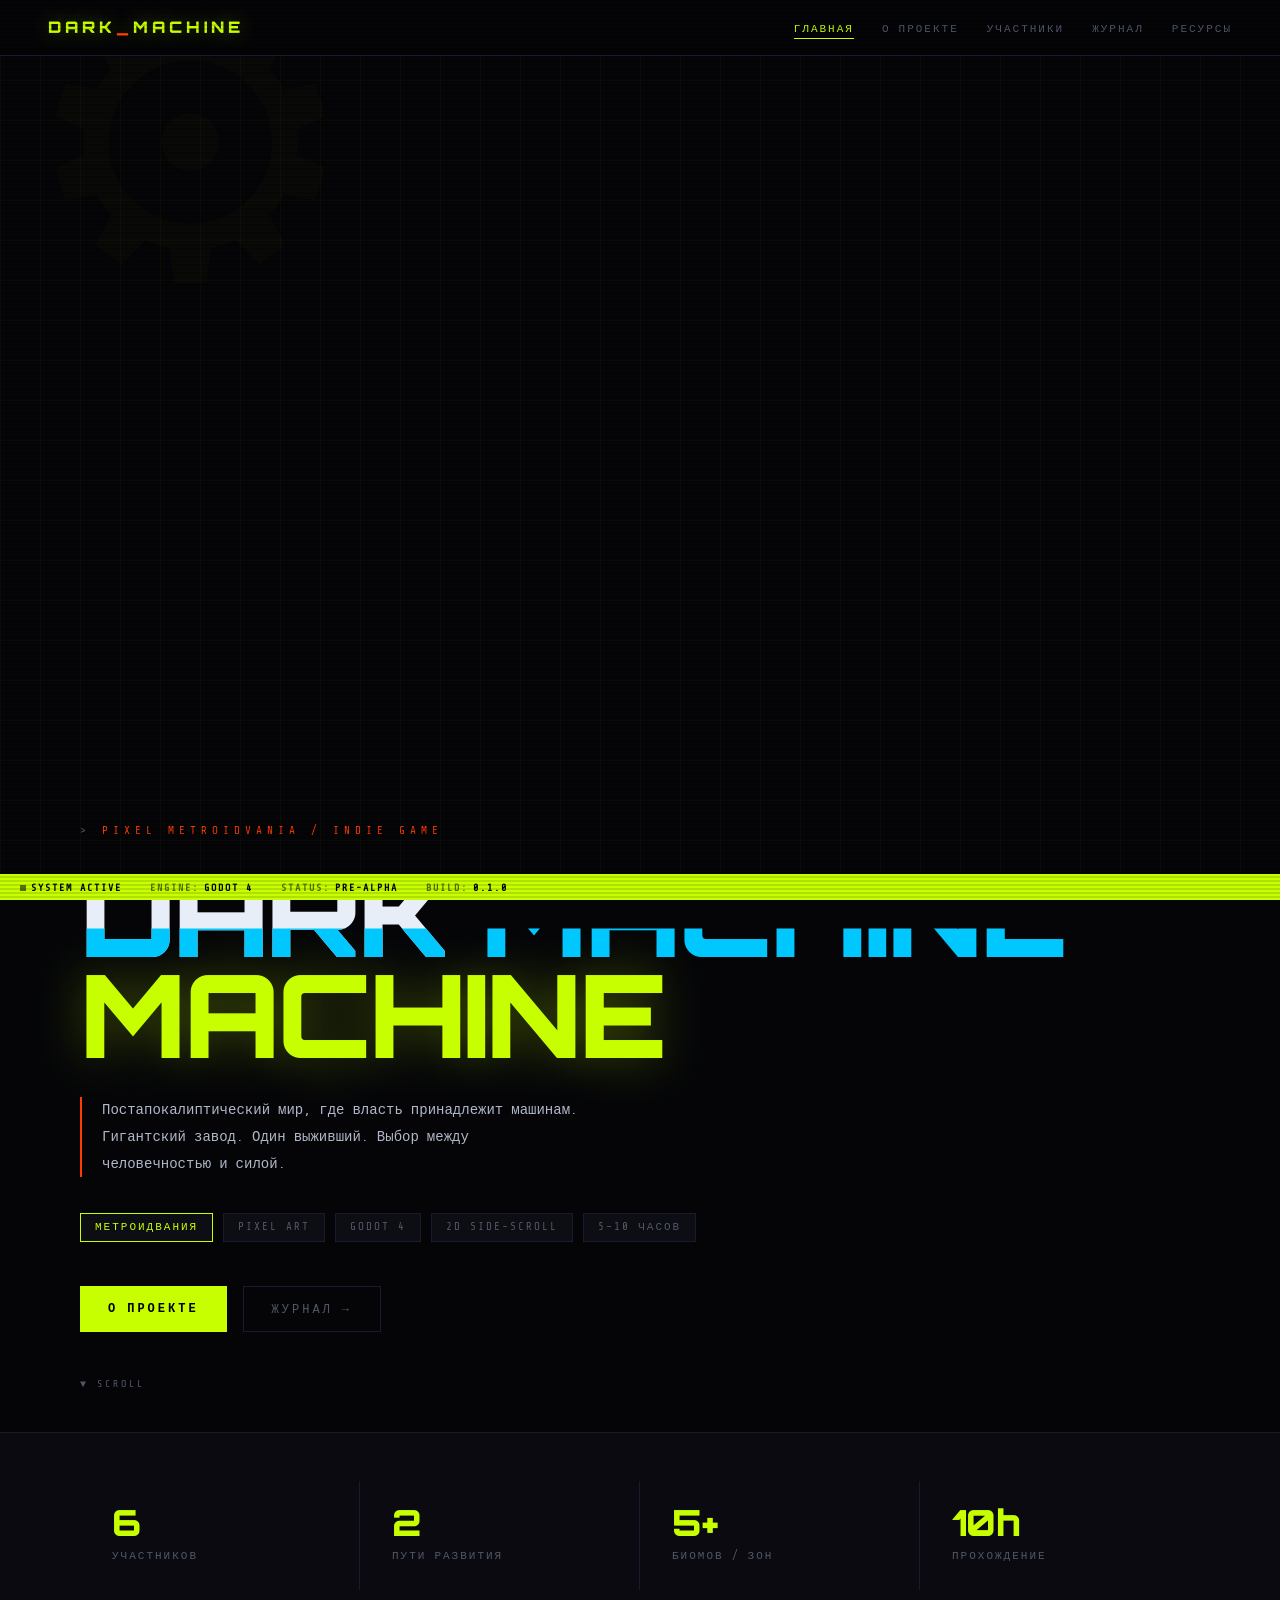
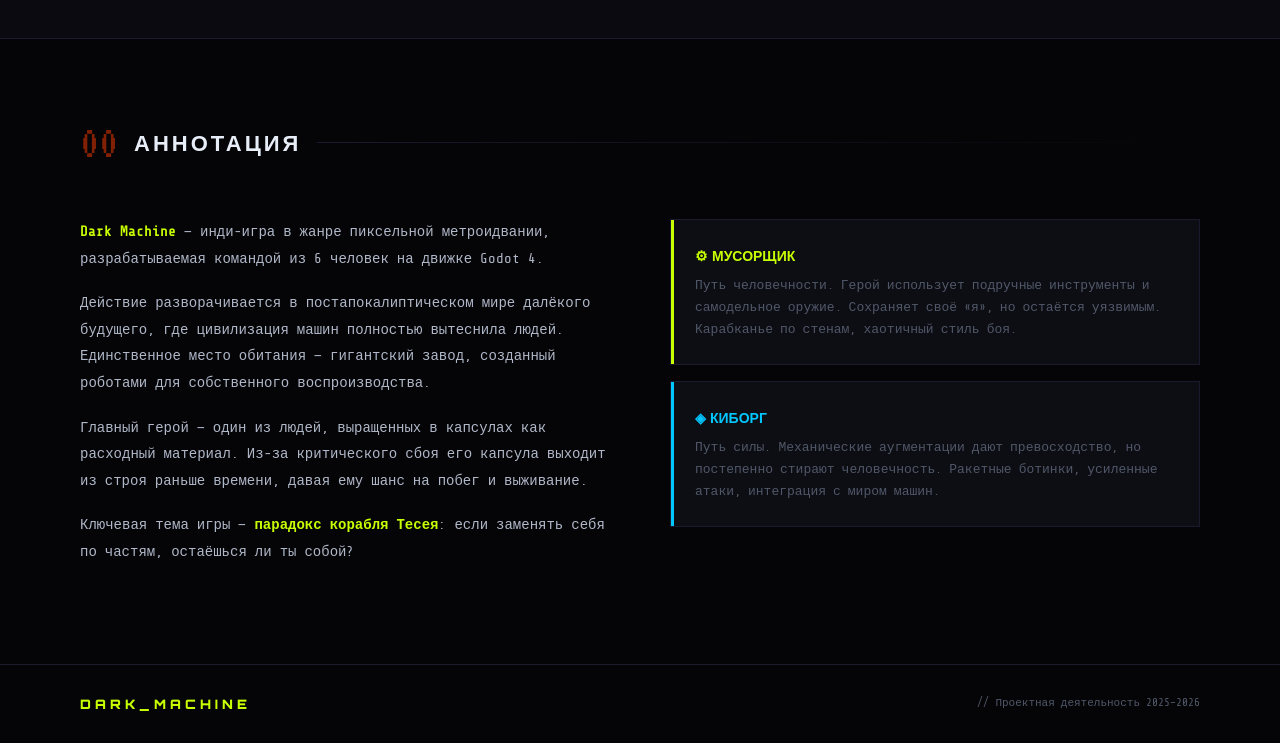
==== site/index.html @ d171f553 "Add site files" ====
<!DOCTYPE html>
<html lang="ru">
<head>
  <meta charset="UTF-8"/>
  <meta name="viewport" content="width=device-width, initial-scale=1.0"/>
  <title>Dark Machine</title>
  <link rel="stylesheet" href="css/style.css">
  <style>
    .hero {
      min-height: 100vh;
      display: flex;
      flex-direction: column;
      justify-content: center;
      padding: 120px 80px 100px;
      position: relative;
      z-index: 1;
      overflow: hidden;
    }

    .hero-bg {
      position: absolute;
      inset: 0;
      background:
        radial-gradient(ellipse 70% 60% at 70% 50%, rgba(255,60,0,0.05) 0%, transparent 70%),
        radial-gradient(ellipse 40% 70% at 15% 40%, rgba(200,255,0,0.03) 0%, transparent 60%);
      z-index: 0;
    }

    .hero-gear {
      position: absolute;
      right: 60px;
      top: 50%;
      transform: translateY(-50%);
      font-size: 380px;
      color: rgba(200,255,0,0.025);
      font-family: monospace;
      animation: spin 80s linear infinite;
      user-select: none;
      z-index: 0;
    }

    @keyframes spin {
      from { transform: translateY(-50%) rotate(0deg); }
      to   { transform: translateY(-50%) rotate(360deg); }
    }

    .hero > * { position: relative; z-index: 1; }

    .hero-eyebrow {
      font-size: 11px;
      letter-spacing: 5px;
      color: var(--accent2);
      text-transform: uppercase;
      margin-bottom: 22px;
    }

    .hero-eyebrow::before { content: '> '; color: var(--text-dim); }

    .hero-title {
      font-family: 'Orbitron', sans-serif;
      font-size: clamp(60px, 9vw, 120px);
      font-weight: 900;
      line-height: 0.88;
      color: var(--text-bright);
      letter-spacing: -3px;
    }

    .hero-title .line2 {
      display: block;
      color: var(--accent);
      text-shadow: 0 0 50px rgba(200,255,0,0.3);
    }

    .hero-sub {
      margin-top: 32px;
      max-width: 500px;
      font-size: 14px;
      line-height: 1.9;
      border-left: 2px solid var(--accent2);
      padding-left: 20px;
    }

    .hero-tags {
      margin-top: 36px;
      display: flex;
      gap: 10px;
      flex-wrap: wrap;
    }

    .hero-cta {
      margin-top: 44px;
      display: flex;
      gap: 16px;
    }

    .btn {
      padding: 12px 28px;
      font-family: 'Share Tech Mono', monospace;
      font-size: 12px;
      letter-spacing: 3px;
      text-transform: uppercase;
      text-decoration: none;
      cursor: pointer;
      transition: all 0.2s;
      display: inline-block;
    }

    .btn-primary {
      background: var(--accent);
      color: #000;
      font-weight: bold;
    }

    .btn-primary:hover { background: #dfff33; transform: translateY(-2px); }

    .btn-secondary {
      border: 1px solid var(--border);
      color: var(--text-dim);
      background: transparent;
    }

    .btn-secondary:hover { border-color: var(--accent); color: var(--accent); }

    .hero-scroll {
      position: absolute;
      bottom: 40px;
      left: 80px;
      font-size: 10px;
      letter-spacing: 3px;
      color: var(--text-dim);
      animation: blink 2s infinite;
      z-index: 1;
    }

    /* QUICK STATS */
    .stats {
      padding: 48px 80px;
      background: var(--bg2);
      border-top: 1px solid var(--border);
      border-bottom: 1px solid var(--border);
      display: grid;
      grid-template-columns: repeat(4, 1fr);
      gap: 0;
      position: relative;
      z-index: 1;
    }

    .stat {
      padding: 24px 32px;
      border-right: 1px solid var(--border);
    }

    .stat:last-child { border-right: none; }

    .stat-num {
      font-family: 'Orbitron', sans-serif;
      font-size: 36px;
      font-weight: 900;
      color: var(--accent);
      line-height: 1;
      margin-bottom: 6px;
    }

    .stat-label {
      font-size: 11px;
      letter-spacing: 2px;
      color: var(--text-dim);
      text-transform: uppercase;
    }

    /* SYNOPSIS */
    .synopsis {
      padding: 80px;
      position: relative;
      z-index: 1;
    }

    .syn-grid {
      display: grid;
      grid-template-columns: 1fr 1fr;
      gap: 60px;
      margin-top: 0;
    }

    .syn-text p {
      margin-bottom: 18px;
      color: var(--text);
      font-size: 14px;
      line-height: 1.9;
    }

    .syn-text strong { color: var(--accent); }

    .paths {
      display: flex;
      flex-direction: column;
      gap: 16px;
    }

    .path-card {
      border: 1px solid var(--border);
      padding: 24px;
      background: var(--panel);
      position: relative;
      overflow: hidden;
      transition: border-color 0.2s;
    }

    .path-card::before {
      content: '';
      position: absolute;
      top: 0; left: 0;
      width: 3px; height: 100%;
    }

    .path-card.scav::before { background: var(--accent); }
    .path-card.cyborg::before { background: var(--accent3); }

    .path-card:hover { border-color: var(--text-dim); }

    .path-name {
      font-family: 'Orbitron', sans-serif;
      font-size: 14px;
      font-weight: 700;
      color: var(--text-bright);
      margin-bottom: 6px;
    }

    .path-card.scav .path-name { color: var(--accent); }
    .path-card.cyborg .path-name { color: var(--accent3); }

    .path-desc { font-size: 13px; color: var(--text-dim); line-height: 1.7; }
  </style>
</head>
<body>

<nav>
  <a class="nav-logo" href="index.html">DARK<span>_</span>MACHINE</a>
  <ul>
    <li><a href="index.html" class="active">Главная</a></li>
    <li><a href="pages/about.html">О проекте</a></li>
    <li><a href="pages/members.html">Участники</a></li>
    <li><a href="pages/journal.html">Журнал</a></li>
    <li><a href="pages/resources.html">Ресурсы</a></li>
  </ul>
</nav>

<div class="page">

  <div class="hero">
    <div class="hero-bg"></div>
    <div class="hero-gear">⚙</div>

    <div class="hero-eyebrow fade">Pixel Metroidvania / Indie Game</div>

    <h1 class="hero-title glitch fade fade-1" data-text="DARK MACHINE">
      DARK
      <span class="line2">MACHINE</span>
    </h1>

    <p class="hero-sub fade fade-2">
      Постапокалиптический мир, где власть принадлежит машинам.
      Гигантский завод. Один выживший. Выбор между человечностью и силой.
    </p>

    <div class="hero-tags fade fade-3">
      <span class="tag green">Метроидвания</span>
      <span class="tag">Pixel Art</span>
      <span class="tag">Godot 4</span>
      <span class="tag">2D Side-scroll</span>
      <span class="tag">5–10 часов</span>
    </div>

    <div class="hero-cta fade fade-4">
      <a class="btn btn-primary" href="pages/about.html">О проекте</a>
      <a class="btn btn-secondary" href="pages/journal.html">Журнал →</a>
    </div>

    <div class="hero-scroll">▼ SCROLL</div>
  </div>

  <div class="stats">
    <div class="stat">
      <div class="stat-num">6</div>
      <div class="stat-label">Участников</div>
    </div>
    <div class="stat">
      <div class="stat-num">2</div>
      <div class="stat-label">Пути развития</div>
    </div>
    <div class="stat">
      <div class="stat-num">5+</div>
      <div class="stat-label">Биомов / Зон</div>
    </div>
    <div class="stat">
      <div class="stat-num">10h</div>
      <div class="stat-label">Прохождение</div>
    </div>
  </div>

  <div class="synopsis">
    <div class="sec-header">
      <div class="sec-num">00</div>
      <div class="sec-title">Аннотация</div>
      <div class="sec-line"></div>
    </div>
    <div class="syn-grid">
      <div class="syn-text">
        <p><strong>Dark Machine</strong> — инди-игра в жанре пиксельной метроидвании, разрабатываемая командой из 6 человек на движке Godot 4.</p>
        <p>Действие разворачивается в постапокалиптическом мире далёкого будущего, где цивилизация машин полностью вытеснила людей. Единственное место обитания — гигантский завод, созданный роботами для собственного воспроизводства.</p>
        <p>Главный герой — один из людей, выращенных в капсулах как расходный материал. Из-за критического сбоя его капсула выходит из строя раньше времени, давая ему шанс на побег и выживание.</p>
        <p>Ключевая тема игры — <strong>парадокс корабля Тесея</strong>: если заменять себя по частям, остаёшься ли ты собой?</p>
      </div>
      <div class="paths">
        <div class="path-card scav">
          <div class="path-name">⚙ МУСОРЩИК</div>
          <div class="path-desc">Путь человечности. Герой использует подручные инструменты и самодельное оружие. Сохраняет своё «я», но остаётся уязвимым. Карабканье по стенам, хаотичный стиль боя.</div>
        </div>
        <div class="path-card cyborg">
          <div class="path-name">◈ КИБОРГ</div>
          <div class="path-desc">Путь силы. Механические аугментации дают превосходство, но постепенно стирают человечность. Ракетные ботинки, усиленные атаки, интеграция с миром машин.</div>
        </div>
      </div>
    </div>
  </div>

</div>

<footer>
  <div class="footer-logo">DARK_MACHINE</div>
  <div class="footer-copy">// Проектная деятельность 2025–2026</div>
</footer>

<div class="statusbar">
  <div class="sb-item"><span class="sb-dot"></span>SYSTEM ACTIVE</div>
  <div class="sb-item"><span>ENGINE:</span>GODOT 4</div>
  <div class="sb-item"><span>STATUS:</span>PRE-ALPHA</div>
  <div class="sb-item"><span>BUILD:</span>0.1.0</div>
</div>

<script>
  // Typing effect
  const eyebrow = document.querySelector('.hero-eyebrow');
  const txt = eyebrow.textContent;
  eyebrow.textContent = '';
  let i = 0;
  setTimeout(() => {
    const t = setInterval(() => {
      eyebrow.textContent += txt[i++];
      if (i >= txt.length) clearInterval(t);
    }, 35);
  }, 300);
</script>
</body>
</html>
---- site/css/style.css ----
@import url('https://fonts.googleapis.com/css2?family=Share+Tech+Mono&family=Orbitron:wght@400;700;900&family=VT323&display=swap');

:root {
  --bg: #050508;
  --bg2: #0a0a10;
  --panel: #0d0d14;
  --border: #1a1a2e;
  --accent: #c8ff00;
  --accent2: #ff3c00;
  --accent3: #00c8ff;
  --text: #b0b8c8;
  --text-dim: #505868;
  --text-bright: #e8eef8;
  --grid: rgba(200,255,0,0.03);
}

* { margin: 0; padding: 0; box-sizing: border-box; }
html { scroll-behavior: smooth; }

body {
  background: var(--bg);
  color: var(--text);
  font-family: 'Share Tech Mono', monospace;
  font-size: 15px;
  line-height: 1.7;
  overflow-x: hidden;
  cursor: crosshair;
}

/* SCANLINES */
body::before {
  content: '';
  position: fixed;
  inset: 0;
  background: repeating-linear-gradient(
    0deg, transparent, transparent 2px,
    rgba(0,0,0,0.12) 2px, rgba(0,0,0,0.12) 4px
  );
  pointer-events: none;
  z-index: 9999;
}

/* GRID BG */
body::after {
  content: '';
  position: fixed;
  inset: 0;
  background-image:
    linear-gradient(var(--grid) 1px, transparent 1px),
    linear-gradient(90deg, var(--grid) 1px, transparent 1px);
  background-size: 40px 40px;
  pointer-events: none;
  z-index: 0;
}

/* NAV */
nav {
  position: fixed;
  top: 0; left: 0; right: 0;
  z-index: 1000;
  display: flex;
  justify-content: space-between;
  align-items: center;
  padding: 0 48px;
  height: 56px;
  background: rgba(5,5,8,0.95);
  border-bottom: 1px solid var(--border);
  backdrop-filter: blur(8px);
}

.nav-logo {
  font-family: 'Orbitron', sans-serif;
  font-size: 16px;
  font-weight: 900;
  color: var(--accent);
  letter-spacing: 4px;
  text-decoration: none;
  text-shadow: 0 0 20px rgba(200,255,0,0.4);
}

.nav-logo span { color: var(--accent2); }

nav ul { list-style: none; display: flex; gap: 28px; }

nav ul li a {
  color: var(--text-dim);
  text-decoration: none;
  font-size: 11px;
  letter-spacing: 2px;
  text-transform: uppercase;
  transition: color 0.2s;
  position: relative;
}

nav ul li a::after {
  content: '';
  position: absolute;
  bottom: -4px; left: 0;
  width: 0; height: 1px;
  background: var(--accent);
  transition: width 0.3s;
}

nav ul li a:hover { color: var(--accent); }
nav ul li a:hover::after { width: 100%; }
nav ul li a.active { color: var(--accent); }
nav ul li a.active::after { width: 100%; }

/* PAGE WRAPPER */
.page {
  position: relative;
  z-index: 1;
  padding-top: 56px;
}

/* SECTION */
section {
  padding: 80px 80px;
  position: relative;
  z-index: 1;
}

section.dark {
  background: var(--bg2);
  border-top: 1px solid var(--border);
  border-bottom: 1px solid var(--border);
}

/* SECTION HEADER */
.sec-header {
  display: flex;
  align-items: center;
  gap: 16px;
  margin-bottom: 52px;
}

.sec-num {
  font-family: 'VT323', monospace;
  font-size: 48px;
  color: var(--accent2);
  opacity: 0.5;
  line-height: 1;
}

.sec-title {
  font-family: 'Orbitron', sans-serif;
  font-size: 22px;
  font-weight: 700;
  color: var(--text-bright);
  letter-spacing: 3px;
  text-transform: uppercase;
}

.sec-line {
  flex: 1;
  height: 1px;
  background: linear-gradient(to right, var(--border), transparent);
}

/* TAG */
.tag {
  display: inline-block;
  padding: 4px 14px;
  border: 1px solid var(--border);
  font-size: 11px;
  letter-spacing: 2px;
  text-transform: uppercase;
  color: var(--text-dim);
  background: var(--panel);
}

.tag.green { border-color: var(--accent); color: var(--accent); }
.tag.red { border-color: var(--accent2); color: var(--accent2); }
.tag.blue { border-color: var(--accent3); color: var(--accent3); }

/* CARD */
.card {
  border: 1px solid var(--border);
  padding: 24px;
  background: var(--panel);
  transition: border-color 0.2s, transform 0.2s;
  position: relative;
}

.card:hover { border-color: var(--accent2); transform: translateY(-3px); }

/* FOOTER */
footer {
  position: relative;
  z-index: 1;
  border-top: 1px solid var(--border);
  padding: 28px 80px;
  display: flex;
  justify-content: space-between;
  align-items: center;
  background: var(--bg);
}

.footer-logo {
  font-family: 'Orbitron', sans-serif;
  font-size: 13px;
  font-weight: 900;
  color: var(--accent);
  letter-spacing: 4px;
}

.footer-copy { font-size: 11px; color: var(--text-dim); }

/* FADE IN */
@keyframes fadeUp {
  from { opacity: 0; transform: translateY(24px); }
  to   { opacity: 1; transform: translateY(0); }
}

.fade { animation: fadeUp 0.6s ease both; }
.fade-1 { animation-delay: 0.1s; }
.fade-2 { animation-delay: 0.2s; }
.fade-3 { animation-delay: 0.3s; }
.fade-4 { animation-delay: 0.4s; }

/* GLITCH */
@keyframes glitch1 {
  0%,94%,100% { transform: translate(-2px); opacity: 0; }
  95% { transform: translate(-4px, 2px); opacity: 0.7; }
  97% { transform: translate(2px,-1px); opacity: 0.7; }
}
@keyframes glitch2 {
  0%,92%,100% { transform: translate(2px); opacity: 0; }
  93% { transform: translate(4px,-2px); opacity: 0.7; }
  95% { transform: translate(-2px,1px); opacity: 0.7; }
}

.glitch { position: relative; }
.glitch::before, .glitch::after {
  content: attr(data-text);
  position: absolute;
  top: 0; left: 0;
  font-family: inherit; font-size: inherit; font-weight: inherit;
}
.glitch::before {
  color: var(--accent2);
  clip-path: polygon(0 0,100% 0,100% 35%,0 35%);
  animation: glitch1 5s infinite;
}
.glitch::after {
  color: var(--accent3);
  clip-path: polygon(0 65%,100% 65%,100% 100%,0 100%);
  animation: glitch2 5s infinite;
}

/* STATUS BAR */
.statusbar {
  position: fixed;
  bottom: 0; left: 0; right: 0;
  z-index: 1000;
  height: 26px;
  background: var(--accent);
  display: flex;
  align-items: center;
  padding: 0 20px;
  gap: 28px;
}

.sb-item {
  font-size: 10px;
  letter-spacing: 2px;
  color: #000;
  font-family: 'Share Tech Mono', monospace;
  font-weight: bold;
}

.sb-item span { opacity: 0.55; margin-right: 5px; }

@keyframes blink { 0%,100%{opacity:1} 50%{opacity:0.2} }
.sb-dot {
  display: inline-block;
  width: 6px; height: 6px;
  background: #000;
  animation: blink 1.2s infinite;
  vertical-align: middle;
  margin-right: 7px;
}
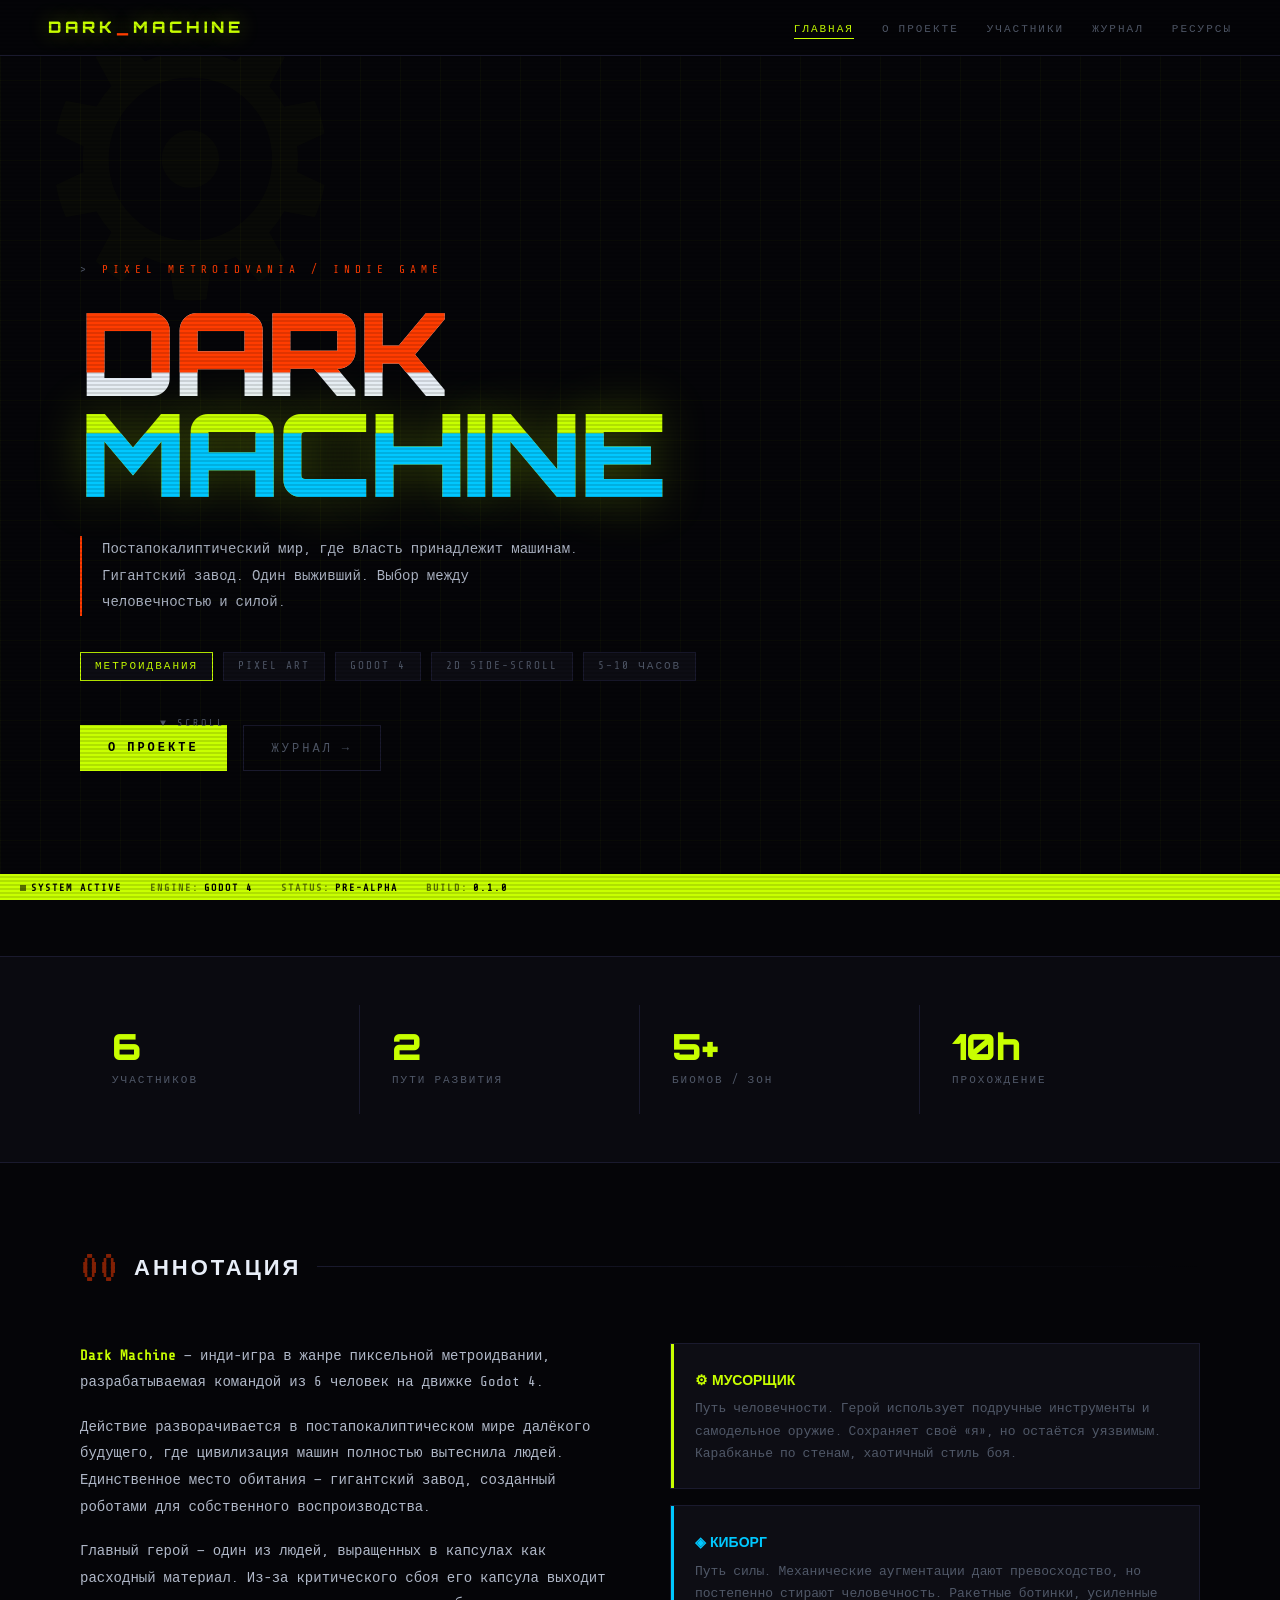
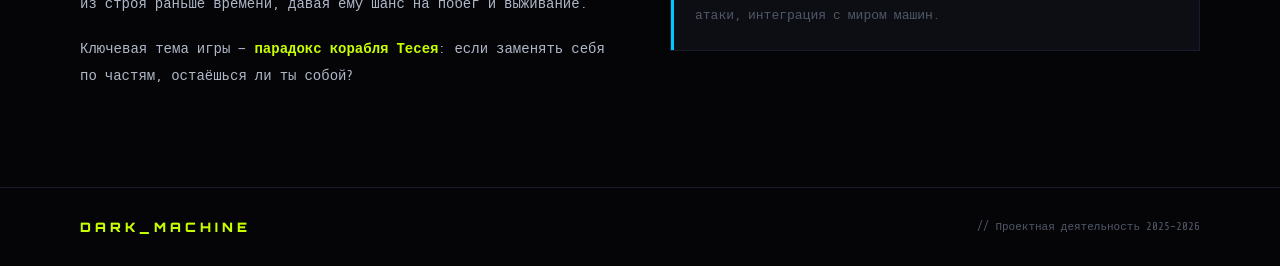
==== commit c39aab30: "modified styles, fixed empiness in index.html" ====
--- a/site/index.html
+++ b/site/index.html
@@ -5,232 +5,6 @@
   <meta name="viewport" content="width=device-width, initial-scale=1.0"/>
   <title>Dark Machine</title>
   <link rel="stylesheet" href="css/style.css">
-  <style>
-    .hero {
-      min-height: 100vh;
-      display: flex;
-      flex-direction: column;
-      justify-content: center;
-      padding: 120px 80px 100px;
-      position: relative;
-      z-index: 1;
-      overflow: hidden;
-    }
-
-    .hero-bg {
-      position: absolute;
-      inset: 0;
-      background:
-        radial-gradient(ellipse 70% 60% at 70% 50%, rgba(255,60,0,0.05) 0%, transparent 70%),
-        radial-gradient(ellipse 40% 70% at 15% 40%, rgba(200,255,0,0.03) 0%, transparent 60%);
-      z-index: 0;
-    }
-
-    .hero-gear {
-      position: absolute;
-      right: 60px;
-      top: 50%;
-      transform: translateY(-50%);
-      font-size: 380px;
-      color: rgba(200,255,0,0.025);
-      font-family: monospace;
-      animation: spin 80s linear infinite;
-      user-select: none;
-      z-index: 0;
-    }
-
-    @keyframes spin {
-      from { transform: translateY(-50%) rotate(0deg); }
-      to   { transform: translateY(-50%) rotate(360deg); }
-    }
-
-    .hero > * { position: relative; z-index: 1; }
-
-    .hero-eyebrow {
-      font-size: 11px;
-      letter-spacing: 5px;
-      color: var(--accent2);
-      text-transform: uppercase;
-      margin-bottom: 22px;
-    }
-
-    .hero-eyebrow::before { content: '> '; color: var(--text-dim); }
-
-    .hero-title {
-      font-family: 'Orbitron', sans-serif;
-      font-size: clamp(60px, 9vw, 120px);
-      font-weight: 900;
-      line-height: 0.88;
-      color: var(--text-bright);
-      letter-spacing: -3px;
-    }
-
-    .hero-title .line2 {
-      display: block;
-      color: var(--accent);
-      text-shadow: 0 0 50px rgba(200,255,0,0.3);
-    }
-
-    .hero-sub {
-      margin-top: 32px;
-      max-width: 500px;
-      font-size: 14px;
-      line-height: 1.9;
-      border-left: 2px solid var(--accent2);
-      padding-left: 20px;
-    }
-
-    .hero-tags {
-      margin-top: 36px;
-      display: flex;
-      gap: 10px;
-      flex-wrap: wrap;
-    }
-
-    .hero-cta {
-      margin-top: 44px;
-      display: flex;
-      gap: 16px;
-    }
-
-    .btn {
-      padding: 12px 28px;
-      font-family: 'Share Tech Mono', monospace;
-      font-size: 12px;
-      letter-spacing: 3px;
-      text-transform: uppercase;
-      text-decoration: none;
-      cursor: pointer;
-      transition: all 0.2s;
-      display: inline-block;
-    }
-
-    .btn-primary {
-      background: var(--accent);
-      color: #000;
-      font-weight: bold;
-    }
-
-    .btn-primary:hover { background: #dfff33; transform: translateY(-2px); }
-
-    .btn-secondary {
-      border: 1px solid var(--border);
-      color: var(--text-dim);
-      background: transparent;
-    }
-
-    .btn-secondary:hover { border-color: var(--accent); color: var(--accent); }
-
-    .hero-scroll {
-      position: absolute;
-      bottom: 40px;
-      left: 80px;
-      font-size: 10px;
-      letter-spacing: 3px;
-      color: var(--text-dim);
-      animation: blink 2s infinite;
-      z-index: 1;
-    }
-
-    /* QUICK STATS */
-    .stats {
-      padding: 48px 80px;
-      background: var(--bg2);
-      border-top: 1px solid var(--border);
-      border-bottom: 1px solid var(--border);
-      display: grid;
-      grid-template-columns: repeat(4, 1fr);
-      gap: 0;
-      position: relative;
-      z-index: 1;
-    }
-
-    .stat {
-      padding: 24px 32px;
-      border-right: 1px solid var(--border);
-    }
-
-    .stat:last-child { border-right: none; }
-
-    .stat-num {
-      font-family: 'Orbitron', sans-serif;
-      font-size: 36px;
-      font-weight: 900;
-      color: var(--accent);
-      line-height: 1;
-      margin-bottom: 6px;
-    }
-
-    .stat-label {
-      font-size: 11px;
-      letter-spacing: 2px;
-      color: var(--text-dim);
-      text-transform: uppercase;
-    }
-
-    /* SYNOPSIS */
-    .synopsis {
-      padding: 80px;
-      position: relative;
-      z-index: 1;
-    }
-
-    .syn-grid {
-      display: grid;
-      grid-template-columns: 1fr 1fr;
-      gap: 60px;
-      margin-top: 0;
-    }
-
-    .syn-text p {
-      margin-bottom: 18px;
-      color: var(--text);
-      font-size: 14px;
-      line-height: 1.9;
-    }
-
-    .syn-text strong { color: var(--accent); }
-
-    .paths {
-      display: flex;
-      flex-direction: column;
-      gap: 16px;
-    }
-
-    .path-card {
-      border: 1px solid var(--border);
-      padding: 24px;
-      background: var(--panel);
-      position: relative;
-      overflow: hidden;
-      transition: border-color 0.2s;
-    }
-
-    .path-card::before {
-      content: '';
-      position: absolute;
-      top: 0; left: 0;
-      width: 3px; height: 100%;
-    }
-
-    .path-card.scav::before { background: var(--accent); }
-    .path-card.cyborg::before { background: var(--accent3); }
-
-    .path-card:hover { border-color: var(--text-dim); }
-
-    .path-name {
-      font-family: 'Orbitron', sans-serif;
-      font-size: 14px;
-      font-weight: 700;
-      color: var(--text-bright);
-      margin-bottom: 6px;
-    }
-
-    .path-card.scav .path-name { color: var(--accent); }
-    .path-card.cyborg .path-name { color: var(--accent3); }
-
-    .path-desc { font-size: 13px; color: var(--text-dim); line-height: 1.7; }
-  </style>
 </head>
 <body>
 
@@ -250,52 +24,41 @@
   <div class="hero">
     <div class="hero-bg"></div>
     <div class="hero-gear">⚙</div>
+    <div class="hero-content">
+      <div class="hero-eyebrow fade">Pixel Metroidvania / Indie Game</div>
 
-    <div class="hero-eyebrow fade">Pixel Metroidvania / Indie Game</div>
+      <h1 class="hero-title glitch fade fade-1" data-text="DARK MACHINE">
+        DARK
+        <span class="line2">MACHINE</span>
+      </h1>
 
-    <h1 class="hero-title glitch fade fade-1" data-text="DARK MACHINE">
-      DARK
-      <span class="line2">MACHINE</span>
-    </h1>
+      <p class="hero-sub fade fade-2">
+        Постапокалиптический мир, где власть принадлежит машинам.
+        Гигантский завод. Один выживший. Выбор между человечностью и силой.
+      </p>
 
-    <p class="hero-sub fade fade-2">
-      Постапокалиптический мир, где власть принадлежит машинам.
-      Гигантский завод. Один выживший. Выбор между человечностью и силой.
-    </p>
+      <div class="hero-tags fade fade-3">
+        <span class="tag green">Метроидвания</span>
+        <span class="tag">Pixel Art</span>
+        <span class="tag">Godot 4</span>
+        <span class="tag">2D Side-scroll</span>
+        <span class="tag">5–10 часов</span>
+      </div>
 
-    <div class="hero-tags fade fade-3">
-      <span class="tag green">Метроидвания</span>
-      <span class="tag">Pixel Art</span>
-      <span class="tag">Godot 4</span>
-      <span class="tag">2D Side-scroll</span>
-      <span class="tag">5–10 часов</span>
+      <div class="hero-cta fade fade-4">
+        <a class="btn btn-primary" href="pages/about.html">О проекте</a>
+        <a class="btn btn-secondary" href="pages/journal.html">Журнал →</a>
+      </div>
+
+      <div class="hero-scroll">▼ SCROLL</div>
     </div>
-
-    <div class="hero-cta fade fade-4">
-      <a class="btn btn-primary" href="pages/about.html">О проекте</a>
-      <a class="btn btn-secondary" href="pages/journal.html">Журнал →</a>
-    </div>
-
-    <div class="hero-scroll">▼ SCROLL</div>
   </div>
 
   <div class="stats">
-    <div class="stat">
-      <div class="stat-num">6</div>
-      <div class="stat-label">Участников</div>
-    </div>
-    <div class="stat">
-      <div class="stat-num">2</div>
-      <div class="stat-label">Пути развития</div>
-    </div>
-    <div class="stat">
-      <div class="stat-num">5+</div>
-      <div class="stat-label">Биомов / Зон</div>
-    </div>
-    <div class="stat">
-      <div class="stat-num">10h</div>
-      <div class="stat-label">Прохождение</div>
-    </div>
+    <div class="stat"><div class="stat-num">6</div><div class="stat-label">Участников</div></div>
+    <div class="stat"><div class="stat-num">2</div><div class="stat-label">Пути развития</div></div>
+    <div class="stat"><div class="stat-num">5+</div><div class="stat-label">Биомов / Зон</div></div>
+    <div class="stat"><div class="stat-num">10h</div><div class="stat-label">Прохождение</div></div>
   </div>
 
   <div class="synopsis">
@@ -338,18 +101,6 @@
   <div class="sb-item"><span>BUILD:</span>0.1.0</div>
 </div>
 
-<script>
-  // Typing effect
-  const eyebrow = document.querySelector('.hero-eyebrow');
-  const txt = eyebrow.textContent;
-  eyebrow.textContent = '';
-  let i = 0;
-  setTimeout(() => {
-    const t = setInterval(() => {
-      eyebrow.textContent += txt[i++];
-      if (i >= txt.length) clearInterval(t);
-    }, 35);
-  }, 300);
-</script>
+<script src="js/main.js"></script>
 </body>
 </html>
--- a/site/css/style.css
+++ b/site/css/style.css
@@ -53,7 +53,9 @@
   z-index: 0;
 }
 
-/* NAV */
+/* ============================================================
+   NAV
+   ============================================================ */
 nav {
   position: fixed;
   top: 0; left: 0; right: 0;
@@ -106,14 +108,15 @@
 nav ul li a.active { color: var(--accent); }
 nav ul li a.active::after { width: 100%; }
 
-/* PAGE WRAPPER */
+/* ============================================================
+   PAGE WRAPPER & SECTIONS
+   ============================================================ */
 .page {
   position: relative;
   z-index: 1;
   padding-top: 56px;
 }
 
-/* SECTION */
 section {
   padding: 80px 80px;
   position: relative;
@@ -126,7 +129,6 @@
   border-bottom: 1px solid var(--border);
 }
 
-/* SECTION HEADER */
 .sec-header {
   display: flex;
   align-items: center;
@@ -157,7 +159,40 @@
   background: linear-gradient(to right, var(--border), transparent);
 }
 
-/* TAG */
+/* ============================================================
+   SHARED: PAGE HERO (about / journal / members / resources)
+   ============================================================ */
+.page-hero {
+  padding: 120px 80px 60px;
+  position: relative;
+  z-index: 1;
+  border-bottom: 1px solid var(--border);
+}
+
+.page-hero-label {
+  font-size: 11px;
+  letter-spacing: 4px;
+  color: var(--accent2);
+  text-transform: uppercase;
+  margin-bottom: 16px;
+}
+
+.page-hero-label::before { content: '> '; color: var(--text-dim); }
+
+.page-hero h1 {
+  font-family: 'Orbitron', sans-serif;
+  font-size: clamp(40px, 6vw, 80px);
+  font-weight: 900;
+  color: var(--text-bright);
+  letter-spacing: -2px;
+  line-height: 0.9;
+}
+
+.page-hero h1 span { color: var(--accent); }
+
+/* ============================================================
+   TAG
+   ============================================================ */
 .tag {
   display: inline-block;
   padding: 4px 14px;
@@ -170,10 +205,12 @@
 }
 
 .tag.green { border-color: var(--accent); color: var(--accent); }
-.tag.red { border-color: var(--accent2); color: var(--accent2); }
-.tag.blue { border-color: var(--accent3); color: var(--accent3); }
-
-/* CARD */
+.tag.red   { border-color: var(--accent2); color: var(--accent2); }
+.tag.blue  { border-color: var(--accent3); color: var(--accent3); }
+
+/* ============================================================
+   CARD (generic)
+   ============================================================ */
 .card {
   border: 1px solid var(--border);
   padding: 24px;
@@ -184,7 +221,9 @@
 
 .card:hover { border-color: var(--accent2); transform: translateY(-3px); }
 
-/* FOOTER */
+/* ============================================================
+   FOOTER
+   ============================================================ */
 footer {
   position: relative;
   z-index: 1;
@@ -206,17 +245,25 @@
 
 .footer-copy { font-size: 11px; color: var(--text-dim); }
 
-/* FADE IN */
+/* ============================================================
+   ANIMATIONS
+   ============================================================ */
 @keyframes fadeUp {
   from { opacity: 0; transform: translateY(24px); }
   to   { opacity: 1; transform: translateY(0); }
 }
 
-.fade { animation: fadeUp 0.6s ease both; }
+.fade   { animation: fadeUp 0.6s ease both; }
 .fade-1 { animation-delay: 0.1s; }
 .fade-2 { animation-delay: 0.2s; }
 .fade-3 { animation-delay: 0.3s; }
 .fade-4 { animation-delay: 0.4s; }
+
+@keyframes blink { 0%,100%{opacity:1} 50%{opacity:0.2} }
+@keyframes spin {
+  from { transform: translateY(-50%) rotate(0deg); }
+  to   { transform: translateY(-50%) rotate(360deg); }
+}
 
 /* GLITCH */
 @keyframes glitch1 {
@@ -248,7 +295,9 @@
   animation: glitch2 5s infinite;
 }
 
-/* STATUS BAR */
+/* ============================================================
+   STATUS BAR
+   ============================================================ */
 .statusbar {
   position: fixed;
   bottom: 0; left: 0; right: 0;
@@ -271,7 +320,6 @@
 
 .sb-item span { opacity: 0.55; margin-right: 5px; }
 
-@keyframes blink { 0%,100%{opacity:1} 50%{opacity:0.2} }
 .sb-dot {
   display: inline-block;
   width: 6px; height: 6px;
@@ -280,3 +328,604 @@
   vertical-align: middle;
   margin-right: 7px;
 }
+
+/* ============================================================
+   INDEX — HERO
+   ============================================================ */
+.hero {
+  min-height: 100vh;
+  display: flex;
+  flex-direction: column;
+  justify-content: center;
+  padding: 120px 80px 100px;
+  position: relative;
+  z-index: 1;
+  overflow: hidden;
+}
+
+.hero-bg {
+  position: absolute;
+  inset: 0;
+  background:
+    radial-gradient(ellipse 70% 60% at 70% 50%, rgba(255,60,0,0.05) 0%, transparent 70%),
+    radial-gradient(ellipse 40% 70% at 15% 40%, rgba(200,255,0,0.03) 0%, transparent 60%);
+  z-index: 0;
+}
+
+.hero-gear {
+  position: absolute;
+  right: 60px;
+  top: 50%;
+  transform: translateY(-50%);
+  font-size: 380px;
+  color: rgba(200,255,0,0.025);
+  font-family: monospace;
+  animation: spin 80s linear infinite;
+  user-select: none;
+  z-index: 0;
+}
+
+.hero > * { position: relative; z-index: 1; }
+
+.hero-content {
+  position: absolute;
+  z-index: 2;
+}
+
+.hero-eyebrow {
+  font-size: 11px;
+  letter-spacing: 5px;
+  color: var(--accent2);
+  text-transform: uppercase;
+  margin-bottom: 22px;
+}
+
+.hero-eyebrow::before { content: '> '; color: var(--text-dim); }
+
+.hero-title {
+  font-family: 'Orbitron', sans-serif;
+  font-size: clamp(60px, 9vw, 120px);
+  font-weight: 900;
+  line-height: 0.88;
+  color: var(--text-bright);
+  letter-spacing: -3px;
+}
+
+.hero-title .line2 {
+  display: block;
+  color: var(--accent);
+  text-shadow: 0 0 50px rgba(200,255,0,0.3);
+}
+
+.hero-sub {
+  margin-top: 32px;
+  max-width: 500px;
+  font-size: 14px;
+  line-height: 1.9;
+  border-left: 2px solid var(--accent2);
+  padding-left: 20px;
+}
+
+.hero-tags { margin-top: 36px; display: flex; gap: 10px; flex-wrap: wrap; }
+.hero-cta  { margin-top: 44px; display: flex; gap: 16px; }
+
+.hero-scroll {
+  position: absolute;
+  bottom: 40px;
+  left: 80px;
+  font-size: 10px;
+  letter-spacing: 3px;
+  color: var(--text-dim);
+  animation: blink 2s infinite;
+  z-index: 1;
+}
+
+/* ============================================================
+   INDEX — BUTTONS
+   ============================================================ */
+.btn {
+  padding: 12px 28px;
+  font-family: 'Share Tech Mono', monospace;
+  font-size: 12px;
+  letter-spacing: 3px;
+  text-transform: uppercase;
+  text-decoration: none;
+  cursor: pointer;
+  transition: all 0.2s;
+  display: inline-block;
+}
+
+.btn-primary { background: var(--accent); color: #000; font-weight: bold; }
+.btn-primary:hover { background: #dfff33; transform: translateY(-2px); }
+
+.btn-secondary { border: 1px solid var(--border); color: var(--text-dim); background: transparent; }
+.btn-secondary:hover { border-color: var(--accent); color: var(--accent); }
+
+/* ============================================================
+   INDEX — QUICK STATS
+   ============================================================ */
+.stats {
+  padding: 48px 80px;
+  background: var(--bg2);
+  border-top: 1px solid var(--border);
+  border-bottom: 1px solid var(--border);
+  display: grid;
+  grid-template-columns: repeat(4, 1fr);
+  gap: 0;
+  position: relative;
+  z-index: 1;
+}
+
+.stat { padding: 24px 32px; border-right: 1px solid var(--border); }
+.stat:last-child { border-right: none; }
+
+.stat-num {
+  font-family: 'Orbitron', sans-serif;
+  font-size: 36px;
+  font-weight: 900;
+  color: var(--accent);
+  line-height: 1;
+  margin-bottom: 6px;
+}
+
+.stat-label { font-size: 11px; letter-spacing: 2px; color: var(--text-dim); text-transform: uppercase; }
+
+/* ============================================================
+   INDEX — SYNOPSIS / PATHS
+   ============================================================ */
+.synopsis { padding: 80px; position: relative; z-index: 1; }
+
+.syn-grid { display: grid; grid-template-columns: 1fr 1fr; gap: 60px; }
+
+.syn-text p { margin-bottom: 18px; color: var(--text); font-size: 14px; line-height: 1.9; }
+.syn-text strong { color: var(--accent); }
+
+.paths { display: flex; flex-direction: column; gap: 16px; }
+
+.path-card {
+  border: 1px solid var(--border);
+  padding: 24px;
+  background: var(--panel);
+  position: relative;
+  overflow: hidden;
+  transition: border-color 0.2s;
+}
+
+.path-card::before {
+  content: '';
+  position: absolute;
+  top: 0; left: 0;
+  width: 3px; height: 100%;
+}
+
+.path-card.scav::before   { background: var(--accent); }
+.path-card.cyborg::before { background: var(--accent3); }
+.path-card:hover          { border-color: var(--text-dim); }
+
+.path-name {
+  font-family: 'Orbitron', sans-serif;
+  font-size: 14px;
+  font-weight: 700;
+  color: var(--text-bright);
+  margin-bottom: 6px;
+}
+
+.path-card.scav .path-name   { color: var(--accent); }
+.path-card.cyborg .path-name { color: var(--accent3); }
+.path-desc { font-size: 13px; color: var(--text-dim); line-height: 1.7; }
+
+/* ============================================================
+   ABOUT — DESCRIPTION
+   ============================================================ */
+.about-main { display: grid; grid-template-columns: 1.3fr 1fr; gap: 60px; align-items: start; }
+
+.about-text p { margin-bottom: 18px; font-size: 14px; line-height: 1.9; }
+.about-text strong { color: var(--accent); }
+
+.specs-box { border: 1px solid var(--border); background: var(--panel); position: relative; }
+
+.specs-box::before {
+  content: 'SYSTEM_INFO.DAT';
+  position: absolute;
+  top: -9px; left: 16px;
+  background: var(--panel);
+  padding: 0 8px;
+  font-size: 10px;
+  letter-spacing: 3px;
+  color: var(--accent2);
+}
+
+.spec-row {
+  display: flex;
+  justify-content: space-between;
+  align-items: center;
+  padding: 12px 20px;
+  border-bottom: 1px solid var(--border);
+}
+
+.spec-row:last-child { border-bottom: none; }
+.spec-key { font-size: 11px; letter-spacing: 2px; color: var(--text-dim); text-transform: uppercase; }
+.spec-val { font-size: 12px; color: var(--accent); font-family: 'Orbitron', sans-serif; font-weight: 700; }
+
+/* ============================================================
+   ABOUT — LORE
+   ============================================================ */
+.lore-grid { display: grid; grid-template-columns: repeat(3, 1fr); gap: 20px; }
+
+.lore-card { border: 1px solid var(--border); padding: 28px; background: var(--panel); transition: border-color 0.2s; }
+.lore-card:hover { border-color: var(--accent3); }
+
+.lore-icon  { font-size: 28px; margin-bottom: 12px; }
+
+.lore-title {
+  font-family: 'Orbitron', sans-serif;
+  font-size: 13px;
+  color: var(--accent3);
+  margin-bottom: 10px;
+  font-weight: 700;
+  letter-spacing: 2px;
+}
+
+.lore-text { font-size: 13px; color: var(--text-dim); line-height: 1.8; }
+
+/* ============================================================
+   ABOUT — REFERENCES
+   ============================================================ */
+.refs-grid { display: grid; grid-template-columns: repeat(2, 1fr); gap: 16px; }
+
+.ref-card {
+  border: 1px solid var(--border);
+  padding: 20px;
+  background: var(--panel);
+  display: flex;
+  gap: 16px;
+  align-items: flex-start;
+  transition: border-color 0.2s;
+}
+
+.ref-card:hover { border-color: var(--accent); }
+
+.ref-num {
+  font-family: 'VT323', monospace;
+  font-size: 40px;
+  color: var(--accent);
+  opacity: 0.3;
+  line-height: 1;
+  flex-shrink: 0;
+}
+
+.ref-title { font-size: 14px; color: var(--text-bright); margin-bottom: 4px; font-weight: bold; }
+.ref-desc  { font-size: 12px; color: var(--text-dim); line-height: 1.6; }
+
+/* ============================================================
+   JOURNAL — LAYOUT & POSTS
+   ============================================================ */
+.journal-layout { display: grid; grid-template-columns: 1fr 280px; gap: 40px; align-items: start; }
+.posts-list     { display: flex; flex-direction: column; gap: 20px; }
+
+.post {
+  border: 1px solid var(--border);
+  background: var(--panel);
+  position: relative;
+  transition: border-color 0.2s;
+  overflow: hidden;
+}
+
+.post:hover { border-color: var(--accent3); }
+
+.post-accent-line {
+  position: absolute;
+  left: 0; top: 0; bottom: 0;
+  width: 3px;
+  background: var(--accent3);
+  opacity: 0;
+  transition: opacity 0.2s;
+}
+
+.post:hover .post-accent-line { opacity: 1; }
+
+.post-head {
+  padding: 24px 28px 16px;
+  border-bottom: 1px solid var(--border);
+  display: flex;
+  justify-content: space-between;
+  align-items: flex-start;
+}
+
+.post-meta { display: flex; gap: 12px; align-items: center; }
+
+.post-date {
+  font-family: 'Share Tech Mono', monospace;
+  font-size: 11px;
+  letter-spacing: 2px;
+  color: var(--accent3);
+}
+
+.post-tag {
+  font-size: 10px;
+  padding: 2px 10px;
+  border: 1px solid var(--accent3);
+  color: var(--accent3);
+  letter-spacing: 2px;
+  text-transform: uppercase;
+}
+
+.post-num {
+  font-family: 'VT323', monospace;
+  font-size: 40px;
+  color: rgba(0,200,255,0.08);
+  line-height: 1;
+}
+
+.post-body   { padding: 20px 28px 28px; }
+.post-footer { padding: 14px 28px; border-top: 1px solid var(--border); display: flex; gap: 8px; flex-wrap: wrap; }
+
+.post-title {
+  font-family: 'Orbitron', sans-serif;
+  font-size: 16px;
+  font-weight: 700;
+  color: var(--text-bright);
+  margin-bottom: 12px;
+}
+
+.post-text        { font-size: 13px; color: var(--text); line-height: 1.9; }
+.post-text strong { color: var(--accent); }
+
+/* ============================================================
+   JOURNAL — SIDEBAR
+   ============================================================ */
+.sidebar { position: sticky; top: 76px; }
+
+.sidebar-box {
+  border: 1px solid var(--border);
+  background: var(--panel);
+  margin-bottom: 16px;
+  position: relative;
+}
+
+.sidebar-box::before {
+  content: attr(data-label);
+  position: absolute;
+  top: -9px; left: 14px;
+  background: var(--panel);
+  padding: 0 6px;
+  font-size: 10px;
+  letter-spacing: 3px;
+  color: var(--accent2);
+}
+
+.sidebar-box ul { list-style: none; padding: 20px; }
+
+.sidebar-box ul li {
+  padding: 8px 0;
+  border-bottom: 1px solid var(--border);
+  font-size: 12px;
+  color: var(--text-dim);
+  display: flex;
+  justify-content: space-between;
+}
+
+.sidebar-box ul li:last-child { border-bottom: none; }
+.sidebar-box ul li span       { color: var(--accent3); }
+
+.progress-bar-wrap { padding: 20px; }
+.progress-item     { margin-bottom: 14px; }
+
+.progress-label {
+  display: flex;
+  justify-content: space-between;
+  font-size: 11px;
+  color: var(--text-dim);
+  margin-bottom: 5px;
+  letter-spacing: 1px;
+}
+
+.progress-label span { color: var(--accent); }
+
+.progress-track { height: 4px; background: var(--border); position: relative; }
+
+.progress-fill { position: absolute; left: 0; top: 0; bottom: 0; background: var(--accent); }
+
+/* ============================================================
+   MEMBERS
+   ============================================================ */
+.members-grid { display: grid; grid-template-columns: repeat(3, 1fr); gap: 20px; }
+
+.member-card {
+  border: 1px solid var(--border);
+  background: var(--panel);
+  overflow: hidden;
+  transition: border-color 0.2s, transform 0.2s;
+  position: relative;
+}
+
+.member-card:hover { border-color: var(--accent2); transform: translateY(-4px); }
+
+.member-card::before {
+  content: '';
+  position: absolute;
+  top: 0; left: 0;
+  width: 100%; height: 2px;
+  background: var(--accent2);
+  transform: scaleX(0);
+  transform-origin: left;
+  transition: transform 0.3s;
+}
+
+.member-card:hover::before { transform: scaleX(1); }
+
+.member-head { padding: 28px 28px 0; }
+
+.member-id {
+  font-family: 'VT323', monospace;
+  font-size: 56px;
+  color: rgba(200,255,0,0.06);
+  line-height: 1;
+  margin-bottom: -8px;
+}
+
+.member-role {
+  font-size: 10px;
+  letter-spacing: 3px;
+  color: var(--accent2);
+  text-transform: uppercase;
+  margin-bottom: 8px;
+}
+
+.member-name {
+  font-family: 'Orbitron', sans-serif;
+  font-size: 18px;
+  font-weight: 700;
+  color: var(--text-bright);
+  margin-bottom: 4px;
+}
+
+.member-body { padding: 16px 28px 28px; }
+
+.member-desc { font-size: 13px; color: var(--text-dim); line-height: 1.8; margin-bottom: 16px; }
+
+.member-contrib { border-top: 1px solid var(--border); padding-top: 14px; }
+
+.contrib-label {
+  font-size: 10px;
+  letter-spacing: 2px;
+  color: var(--text-dim);
+  text-transform: uppercase;
+  margin-bottom: 8px;
+}
+
+.contrib-items { display: flex; flex-wrap: wrap; gap: 6px; }
+
+.contrib-tag {
+  font-size: 10px;
+  padding: 3px 8px;
+  border: 1px solid var(--border);
+  color: var(--text-dim);
+  letter-spacing: 1px;
+}
+
+/* ============================================================
+   MEMBERS — PHILOSOPHY
+   ============================================================ */
+.philosophy {
+  border: 1px solid var(--border);
+  padding: 40px;
+  background: var(--panel);
+  position: relative;
+}
+
+.philosophy::before {
+  content: 'TEAM.README';
+  position: absolute;
+  top: -9px; left: 20px;
+  background: var(--panel);
+  padding: 0 8px;
+  font-size: 10px;
+  letter-spacing: 3px;
+  color: var(--accent);
+}
+
+.philosophy p { font-size: 14px; color: var(--text); line-height: 1.9; max-width: 800px; }
+.philosophy strong { color: var(--accent); }
+
+/* ============================================================
+   RESOURCES
+   ============================================================ */
+.res-category { margin-bottom: 48px; }
+
+.cat-label {
+  font-size: 11px;
+  letter-spacing: 4px;
+  color: var(--accent2);
+  text-transform: uppercase;
+  margin-bottom: 16px;
+  display: flex;
+  align-items: center;
+  gap: 12px;
+}
+
+.cat-label::after { content: ''; flex: 1; height: 1px; background: var(--border); }
+
+.res-grid      { display: grid; grid-template-columns: repeat(4, 1fr); gap: 14px; }
+.res-grid.wide { grid-template-columns: repeat(3, 1fr); }
+
+.res-card {
+  border: 1px solid var(--border);
+  padding: 20px;
+  background: var(--panel);
+  text-decoration: none;
+  display: block;
+  position: relative;
+  transition: border-color 0.2s, transform 0.2s;
+  overflow: hidden;
+}
+
+.res-card::after {
+  content: '↗';
+  position: absolute;
+  top: 14px; right: 16px;
+  font-size: 14px;
+  color: var(--text-dim);
+  transition: color 0.2s, transform 0.2s;
+}
+
+.res-card:hover                { border-color: var(--accent); transform: translateY(-2px); }
+.res-card:hover::after         { color: var(--accent); transform: translate(3px, -3px); }
+
+.res-cat {
+  font-size: 10px;
+  letter-spacing: 2px;
+  color: var(--text-dim);
+  text-transform: uppercase;
+  margin-bottom: 8px;
+  font-family: 'Share Tech Mono', monospace;
+}
+
+.res-name { font-family: 'Orbitron', sans-serif; font-size: 13px; color: var(--text-bright); margin-bottom: 8px; font-weight: 700; }
+.res-desc { font-size: 12px; color: var(--text-dim); line-height: 1.6; }
+
+/* ============================================================
+   RESOURCES — PARTNER
+   ============================================================ */
+.partner-card {
+  border: 1px solid var(--accent);
+  padding: 36px;
+  background: var(--panel);
+  position: relative;
+  display: grid;
+  grid-template-columns: 1fr auto;
+  gap: 32px;
+  align-items: center;
+}
+
+.partner-card::before {
+  content: 'ОРГАНИЗАЦИЯ-ПАРТНЁР';
+  position: absolute;
+  top: -9px; left: 20px;
+  background: var(--panel);
+  padding: 0 8px;
+  font-size: 10px;
+  letter-spacing: 3px;
+  color: var(--accent);
+}
+
+.partner-name { font-family: 'Orbitron', sans-serif; font-size: 20px; font-weight: 900; color: var(--accent); margin-bottom: 8px; }
+.partner-desc { font-size: 14px; color: var(--text); line-height: 1.8; max-width: 600px; }
+
+.partner-link {
+  display: inline-block;
+  padding: 12px 24px;
+  background: var(--accent);
+  color: #000;
+  font-family: 'Share Tech Mono', monospace;
+  font-size: 11px;
+  letter-spacing: 3px;
+  text-decoration: none;
+  text-transform: uppercase;
+  font-weight: bold;
+  white-space: nowrap;
+  transition: background 0.2s;
+  flex-shrink: 0;
+}
+
+.partner-link:hover { background: #dfff33; }
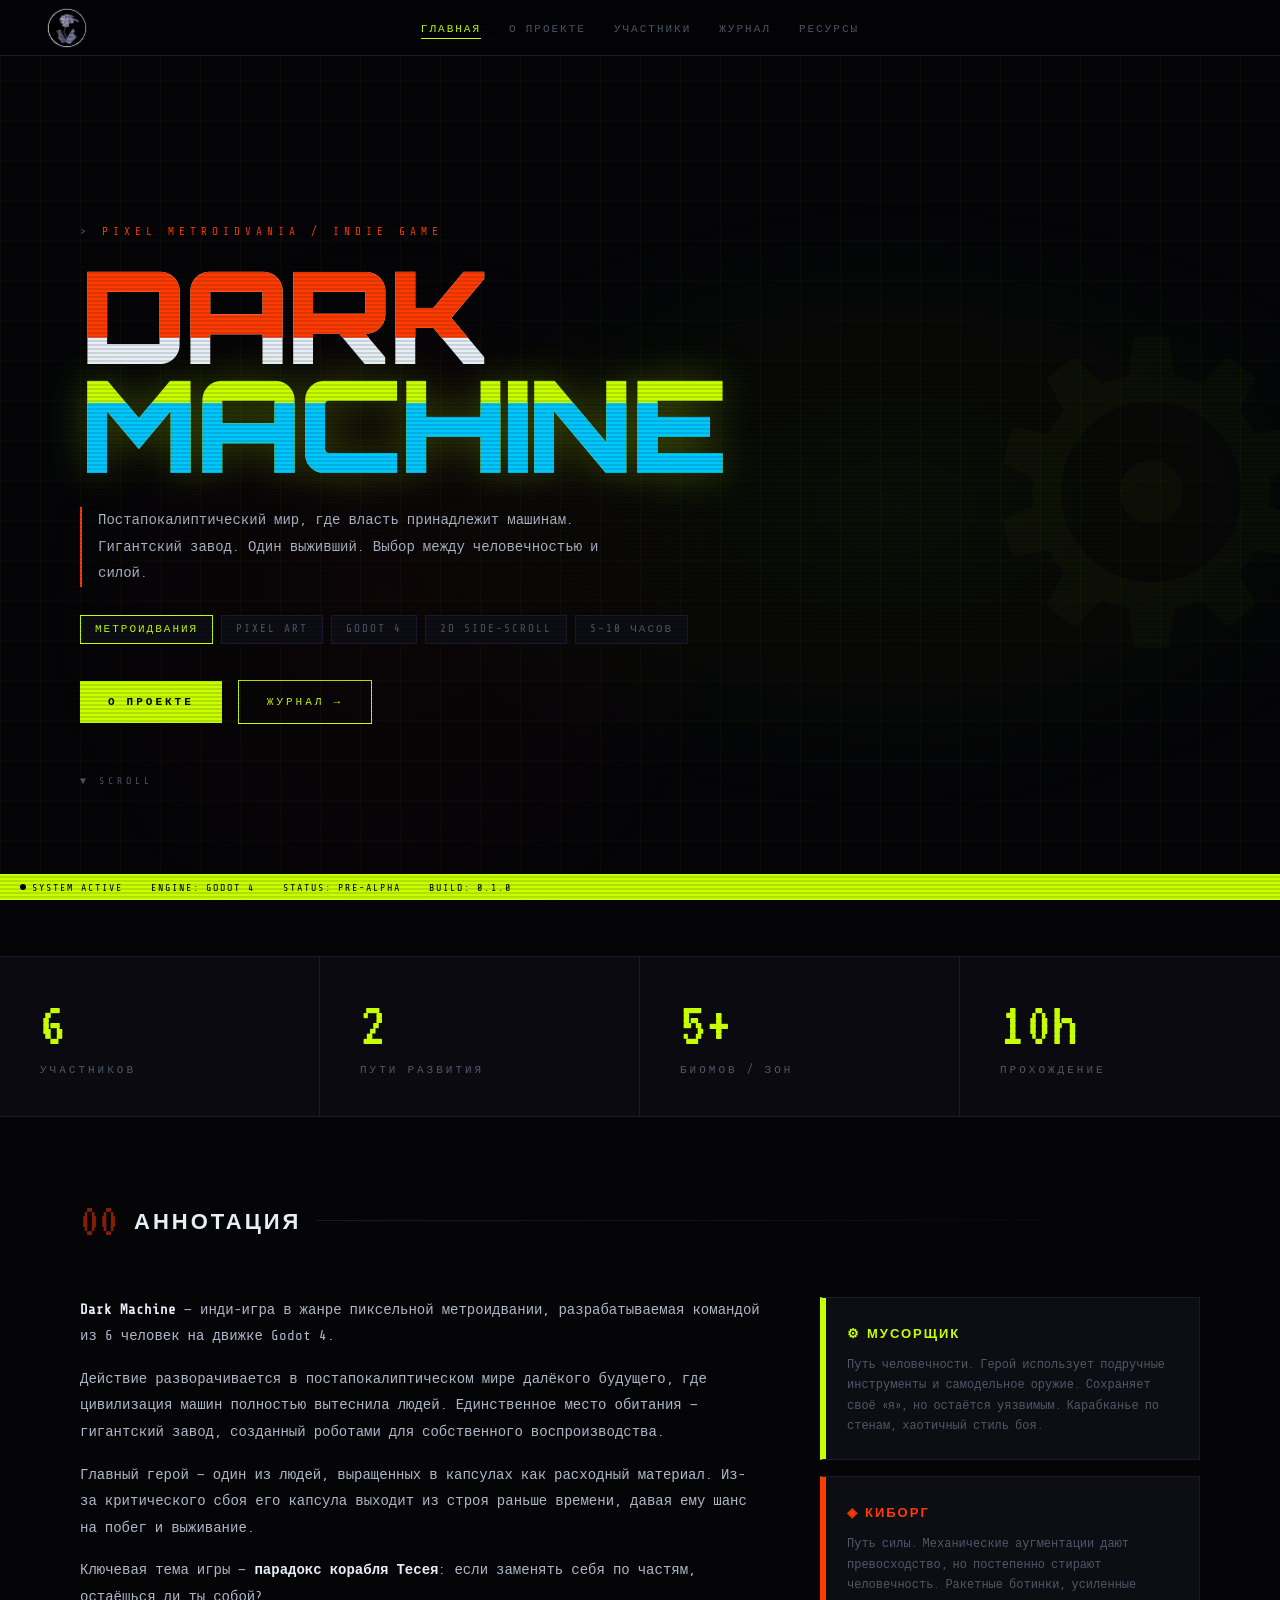
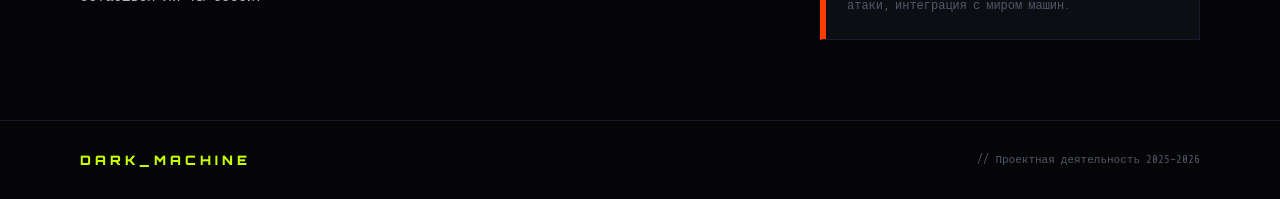
==== commit 8f6d76cd: "site+" ====
--- a/site/index.html
+++ b/site/index.html
@@ -9,7 +9,9 @@
 <body>
 
 <nav>
-  <a class="nav-logo" href="index.html">DARK<span>_</span>MACHINE</a>
+  <a class="nav-logo" href="index.html">
+    <img src="images/logo.jpg" alt="Dark Machine Logo">
+  </a>
   <ul>
     <li><a href="index.html" class="active">Главная</a></li>
     <li><a href="pages/about.html">О проекте</a></li>
--- a/site/css/style.css
+++ b/site/css/style.css
@@ -61,7 +61,7 @@
   top: 0; left: 0; right: 0;
   z-index: 1000;
   display: flex;
-  justify-content: space-between;
+  justify-content: center;
   align-items: center;
   padding: 0 48px;
   height: 56px;
@@ -70,17 +70,30 @@
   backdrop-filter: blur(8px);
 }
 
+/* Circular logo image — absolute left */
 .nav-logo {
-  font-family: 'Orbitron', sans-serif;
-  font-size: 16px;
-  font-weight: 900;
-  color: var(--accent);
-  letter-spacing: 4px;
+  position: absolute;
+  left: 48px;
+  display: flex;
+  align-items: center;
   text-decoration: none;
-  text-shadow: 0 0 20px rgba(200,255,0,0.4);
-}
-
-.nav-logo span { color: var(--accent2); }
+  flex-shrink: 0;
+}
+
+.nav-logo img {
+  width: 38px;
+  height: 38px;
+  border-radius: 50%;
+  object-fit: cover;
+  display: block;
+  transition: transform 0.3s ease, box-shadow 0.3s ease;
+  box-shadow: 0 0 0 1px var(--border);
+}
+
+.nav-logo img:hover {
+  transform: rotate(15deg) scale(1.1);
+  box-shadow: 0 0 14px rgba(200,255,0,0.35), 0 0 0 1px var(--accent);
+}
 
 nav ul { list-style: none; display: flex; gap: 28px; }
 
@@ -314,32 +327,26 @@
   font-size: 10px;
   letter-spacing: 2px;
   color: #000;
-  font-family: 'Share Tech Mono', monospace;
-  font-weight: bold;
-}
-
-.sb-item span { opacity: 0.55; margin-right: 5px; }
+  display: flex;
+  align-items: center;
+  gap: 6px;
+}
 
 .sb-dot {
-  display: inline-block;
   width: 6px; height: 6px;
   background: #000;
+  border-radius: 50%;
   animation: blink 1.2s infinite;
-  vertical-align: middle;
-  margin-right: 7px;
-}
-
-/* ============================================================
-   INDEX — HERO
+}
+
+/* ============================================================
+   HERO (index)
    ============================================================ */
 .hero {
   min-height: 100vh;
-  display: flex;
-  flex-direction: column;
-  justify-content: center;
-  padding: 120px 80px 100px;
-  position: relative;
-  z-index: 1;
+  position: relative;
+  display: flex;
+  align-items: center;
   overflow: hidden;
 }
 
@@ -347,29 +354,27 @@
   position: absolute;
   inset: 0;
   background:
-    radial-gradient(ellipse 70% 60% at 70% 50%, rgba(255,60,0,0.05) 0%, transparent 70%),
-    radial-gradient(ellipse 40% 70% at 15% 40%, rgba(200,255,0,0.03) 0%, transparent 60%);
-  z-index: 0;
+    radial-gradient(ellipse 60% 50% at 70% 50%, rgba(200,255,0,0.04) 0%, transparent 70%),
+    radial-gradient(ellipse 40% 60% at 30% 60%, rgba(255,60,0,0.03) 0%, transparent 70%);
 }
 
 .hero-gear {
   position: absolute;
-  right: 60px;
+  right: -60px;
   top: 50%;
   transform: translateY(-50%);
-  font-size: 380px;
+  font-size: 420px;
   color: rgba(200,255,0,0.025);
-  font-family: monospace;
-  animation: spin 80s linear infinite;
-  user-select: none;
-  z-index: 0;
-}
-
-.hero > * { position: relative; z-index: 1; }
+  animation: spin 40s linear infinite;
+  line-height: 1;
+  pointer-events: none;
+}
 
 .hero-content {
-  position: absolute;
+  position: relative;
   z-index: 2;
+  padding: 0 80px;
+  max-width: 900px;
 }
 
 .hero-eyebrow {
@@ -377,108 +382,145 @@
   letter-spacing: 5px;
   color: var(--accent2);
   text-transform: uppercase;
-  margin-bottom: 22px;
+  margin-bottom: 20px;
 }
 
 .hero-eyebrow::before { content: '> '; color: var(--text-dim); }
 
 .hero-title {
   font-family: 'Orbitron', sans-serif;
-  font-size: clamp(60px, 9vw, 120px);
+  font-size: clamp(64px, 10vw, 130px);
   font-weight: 900;
-  line-height: 0.88;
   color: var(--text-bright);
-  letter-spacing: -3px;
+  line-height: 0.85;
+  letter-spacing: -4px;
+  margin-bottom: 28px;
+  display: block;
 }
 
 .hero-title .line2 {
   display: block;
   color: var(--accent);
-  text-shadow: 0 0 50px rgba(200,255,0,0.3);
+  text-shadow: 0 0 40px rgba(200,255,0,0.3);
 }
 
 .hero-sub {
-  margin-top: 32px;
-  max-width: 500px;
+  font-size: 14px;
+  color: var(--text);
+  line-height: 1.9;
+  max-width: 520px;
+  margin-bottom: 28px;
+  border-left: 2px solid var(--accent2);
+  padding-left: 16px;
+}
+
+.hero-tags {
+  display: flex;
+  flex-wrap: wrap;
+  gap: 8px;
+  margin-bottom: 36px;
+}
+
+.hero-cta { display: flex; gap: 16px; align-items: center; margin-bottom: 48px; }
+
+.btn {
+  display: inline-block;
+  padding: 12px 28px;
+  font-family: 'Share Tech Mono', monospace;
+  font-size: 11px;
+  letter-spacing: 3px;
+  text-transform: uppercase;
+  text-decoration: none;
+  transition: all 0.2s;
+  cursor: pointer;
+}
+
+.btn-primary {
+  background: var(--accent);
+  color: #000;
+  font-weight: bold;
+}
+
+.btn-primary:hover { background: #dfff33; transform: translateY(-2px); }
+
+.btn-secondary {
+  border: 1px solid var(--accent);
+  color: var(--accent);
+  background: transparent;
+}
+
+.btn-secondary:hover {
+  background: rgba(200,255,0,0.08);
+  transform: translateY(-2px);
+}
+
+.hero-scroll {
+  font-size: 10px;
+  letter-spacing: 4px;
+  color: var(--text-dim);
+  animation: blink 2s infinite;
+}
+
+/* ============================================================
+   STATS (index)
+   ============================================================ */
+.stats {
+  position: relative;
+  z-index: 1;
+  display: grid;
+  grid-template-columns: repeat(4, 1fr);
+  border-top: 1px solid var(--border);
+  border-bottom: 1px solid var(--border);
+  background: var(--bg2);
+}
+
+.stat {
+  padding: 36px 40px;
+  border-right: 1px solid var(--border);
+  position: relative;
+}
+
+.stat:last-child { border-right: none; }
+
+.stat-num {
+  font-family: 'VT323', monospace;
+  font-size: 64px;
+  color: var(--accent);
+  line-height: 1;
+  margin-bottom: 4px;
+}
+
+.stat-label {
+  font-size: 11px;
+  letter-spacing: 3px;
+  text-transform: uppercase;
+  color: var(--text-dim);
+}
+
+/* ============================================================
+   SYNOPSIS (index)
+   ============================================================ */
+.synopsis {
+  position: relative;
+  z-index: 1;
+  padding: 80px;
+}
+
+.syn-grid {
+  display: grid;
+  grid-template-columns: 1fr 380px;
+  gap: 60px;
+  align-items: start;
+}
+
+.syn-text p {
+  color: var(--text);
   font-size: 14px;
   line-height: 1.9;
-  border-left: 2px solid var(--accent2);
-  padding-left: 20px;
-}
-
-.hero-tags { margin-top: 36px; display: flex; gap: 10px; flex-wrap: wrap; }
-.hero-cta  { margin-top: 44px; display: flex; gap: 16px; }
-
-.hero-scroll {
-  position: absolute;
-  bottom: 40px;
-  left: 80px;
-  font-size: 10px;
-  letter-spacing: 3px;
-  color: var(--text-dim);
-  animation: blink 2s infinite;
-  z-index: 1;
-}
-
-/* ============================================================
-   INDEX — BUTTONS
-   ============================================================ */
-.btn {
-  padding: 12px 28px;
-  font-family: 'Share Tech Mono', monospace;
-  font-size: 12px;
-  letter-spacing: 3px;
-  text-transform: uppercase;
-  text-decoration: none;
-  cursor: pointer;
-  transition: all 0.2s;
-  display: inline-block;
-}
-
-.btn-primary { background: var(--accent); color: #000; font-weight: bold; }
-.btn-primary:hover { background: #dfff33; transform: translateY(-2px); }
-
-.btn-secondary { border: 1px solid var(--border); color: var(--text-dim); background: transparent; }
-.btn-secondary:hover { border-color: var(--accent); color: var(--accent); }
-
-/* ============================================================
-   INDEX — QUICK STATS
-   ============================================================ */
-.stats {
-  padding: 48px 80px;
-  background: var(--bg2);
-  border-top: 1px solid var(--border);
-  border-bottom: 1px solid var(--border);
-  display: grid;
-  grid-template-columns: repeat(4, 1fr);
-  gap: 0;
-  position: relative;
-  z-index: 1;
-}
-
-.stat { padding: 24px 32px; border-right: 1px solid var(--border); }
-.stat:last-child { border-right: none; }
-
-.stat-num {
-  font-family: 'Orbitron', sans-serif;
-  font-size: 36px;
-  font-weight: 900;
-  color: var(--accent);
-  line-height: 1;
-  margin-bottom: 6px;
-}
-
-.stat-label { font-size: 11px; letter-spacing: 2px; color: var(--text-dim); text-transform: uppercase; }
-
-/* ============================================================
-   INDEX — SYNOPSIS / PATHS
-   ============================================================ */
-.synopsis { padding: 80px; position: relative; z-index: 1; }
-
-.syn-grid { display: grid; grid-template-columns: 1fr 1fr; gap: 60px; }
-
-.syn-text p { margin-bottom: 18px; color: var(--text); font-size: 14px; line-height: 1.9; }
-.syn-text strong { color: var(--accent); }
+  margin-bottom: 16px;
+}
+
+.syn-text strong { color: var(--text-bright); }
 
 .paths { display: flex; flex-direction: column; gap: 16px; }
 
@@ -498,72 +540,111 @@
   width: 3px; height: 100%;
 }
 
-.path-card.scav::before   { background: var(--accent); }
-.path-card.cyborg::before { background: var(--accent3); }
-.path-card:hover          { border-color: var(--text-dim); }
+.path-card.scav { border-left: 3px solid var(--accent); }
+.path-card.scav::before { background: var(--accent); }
+.path-card.cyborg { border-left: 3px solid var(--accent2); }
+.path-card.cyborg::before { background: var(--accent2); }
 
 .path-name {
   font-family: 'Orbitron', sans-serif;
+  font-size: 13px;
+  font-weight: 700;
+  margin-bottom: 10px;
+  letter-spacing: 2px;
+}
+
+.path-card.scav .path-name { color: var(--accent); }
+.path-card.cyborg .path-name { color: var(--accent2); }
+
+.path-desc { font-size: 12px; color: var(--text-dim); line-height: 1.7; }
+
+/* ============================================================
+   ABOUT — MAIN GRID
+   ============================================================ */
+.about-main {
+  display: grid;
+  grid-template-columns: 1fr 320px;
+  gap: 60px;
+  align-items: start;
+}
+
+.about-text p {
+  color: var(--text);
   font-size: 14px;
-  font-weight: 700;
-  color: var(--text-bright);
-  margin-bottom: 6px;
-}
-
-.path-card.scav .path-name   { color: var(--accent); }
-.path-card.cyborg .path-name { color: var(--accent3); }
-.path-desc { font-size: 13px; color: var(--text-dim); line-height: 1.7; }
-
-/* ============================================================
-   ABOUT — DESCRIPTION
-   ============================================================ */
-.about-main { display: grid; grid-template-columns: 1.3fr 1fr; gap: 60px; align-items: start; }
-
-.about-text p { margin-bottom: 18px; font-size: 14px; line-height: 1.9; }
-.about-text strong { color: var(--accent); }
-
-.specs-box { border: 1px solid var(--border); background: var(--panel); position: relative; }
+  line-height: 1.9;
+  margin-bottom: 16px;
+}
+
+.about-text strong { color: var(--text-bright); }
+
+.specs-box {
+  border: 1px solid var(--border);
+  background: var(--panel);
+  position: relative;
+}
 
 .specs-box::before {
-  content: 'SYSTEM_INFO.DAT';
-  position: absolute;
-  top: -9px; left: 16px;
-  background: var(--panel);
-  padding: 0 8px;
+  content: 'SPEC_SHEET.TXT';
+  position: absolute;
+  top: -9px; left: 14px;
+  background: var(--panel);
+  padding: 0 6px;
   font-size: 10px;
   letter-spacing: 3px;
-  color: var(--accent2);
+  color: var(--accent);
 }
 
 .spec-row {
   display: flex;
   justify-content: space-between;
   align-items: center;
-  padding: 12px 20px;
+  padding: 10px 20px;
   border-bottom: 1px solid var(--border);
 }
 
 .spec-row:last-child { border-bottom: none; }
-.spec-key { font-size: 11px; letter-spacing: 2px; color: var(--text-dim); text-transform: uppercase; }
-.spec-val { font-size: 12px; color: var(--accent); font-family: 'Orbitron', sans-serif; font-weight: 700; }
-
-/* ============================================================
-   ABOUT — LORE
-   ============================================================ */
-.lore-grid { display: grid; grid-template-columns: repeat(3, 1fr); gap: 20px; }
-
-.lore-card { border: 1px solid var(--border); padding: 28px; background: var(--panel); transition: border-color 0.2s; }
-.lore-card:hover { border-color: var(--accent3); }
-
-.lore-icon  { font-size: 28px; margin-bottom: 12px; }
+
+.spec-key {
+  font-size: 10px;
+  letter-spacing: 2px;
+  color: var(--text-dim);
+  text-transform: uppercase;
+}
+
+.spec-val {
+  font-family: 'VT323', monospace;
+  font-size: 16px;
+  color: var(--accent);
+  letter-spacing: 1px;
+}
+
+/* ============================================================
+   ABOUT — WORLD / LORE
+   ============================================================ */
+.lore-grid {
+  display: grid;
+  grid-template-columns: repeat(3, 1fr);
+  gap: 20px;
+}
+
+.lore-card {
+  border: 1px solid var(--border);
+  padding: 32px 28px;
+  background: var(--panel);
+  transition: border-color 0.2s, transform 0.2s;
+}
+
+.lore-card:hover { border-color: var(--accent3); transform: translateY(-3px); }
+
+.lore-icon { font-size: 28px; margin-bottom: 16px; }
 
 .lore-title {
   font-family: 'Orbitron', sans-serif;
   font-size: 13px;
-  color: var(--accent3);
-  margin-bottom: 10px;
   font-weight: 700;
   letter-spacing: 2px;
+  color: var(--accent3);
+  margin-bottom: 12px;
 }
 
 .lore-text { font-size: 13px; color: var(--text-dim); line-height: 1.8; }
@@ -571,37 +652,78 @@
 /* ============================================================
    ABOUT — REFERENCES
    ============================================================ */
-.refs-grid { display: grid; grid-template-columns: repeat(2, 1fr); gap: 16px; }
+.refs-grid {
+  display: grid;
+  grid-template-columns: repeat(3, 1fr);
+  gap: 20px;
+}
 
 .ref-card {
   border: 1px solid var(--border);
-  padding: 20px;
-  background: var(--panel);
+  background: var(--panel);
+  display: flex;
+  flex-direction: column;
+  gap: 0;
+  transition: border-color 0.2s, transform 0.2s;
+  overflow: hidden;
+}
+
+.ref-card:hover { border-color: var(--accent2); transform: translateY(-3px); }
+
+/* Reference screenshot image */
+.ref-img {
+  width: 100%;
+  height: 140px;
+  object-fit: cover;
+  display: block;
+  filter: grayscale(40%) brightness(0.75) contrast(1.1);
+  transition: filter 0.4s ease, transform 0.4s ease;
+  transform-origin: center;
+}
+
+.ref-card:hover .ref-img {
+  filter: grayscale(0%) brightness(0.95) contrast(1.05);
+  transform: scale(1.03);
+}
+
+.ref-body {
   display: flex;
   gap: 16px;
   align-items: flex-start;
-  transition: border-color 0.2s;
-}
-
-.ref-card:hover { border-color: var(--accent); }
+  padding: 20px 20px 24px;
+}
 
 .ref-num {
   font-family: 'VT323', monospace;
-  font-size: 40px;
-  color: var(--accent);
-  opacity: 0.3;
+  font-size: 36px;
+  color: var(--accent2);
+  opacity: 0.5;
   line-height: 1;
   flex-shrink: 0;
 }
 
-.ref-title { font-size: 14px; color: var(--text-bright); margin-bottom: 4px; font-weight: bold; }
-.ref-desc  { font-size: 12px; color: var(--text-dim); line-height: 1.6; }
-
-/* ============================================================
-   JOURNAL — LAYOUT & POSTS
-   ============================================================ */
-.journal-layout { display: grid; grid-template-columns: 1fr 280px; gap: 40px; align-items: start; }
-.posts-list     { display: flex; flex-direction: column; gap: 20px; }
+.ref-title {
+  font-family: 'Orbitron', sans-serif;
+  font-size: 13px;
+  font-weight: 700;
+  color: var(--text-bright);
+  margin-bottom: 8px;
+  letter-spacing: 1px;
+}
+
+.ref-desc { font-size: 12px; color: var(--text-dim); line-height: 1.7; }
+
+/* ============================================================
+   JOURNAL — LAYOUT
+   ============================================================ */
+.journal-layout {
+  display: grid;
+  grid-template-columns: 1fr 280px;
+  gap: 40px;
+  align-items: start;
+}
+
+.posts-list { display: flex; flex-direction: column; gap: 20px; }
 
 .post {
   border: 1px solid var(--border);
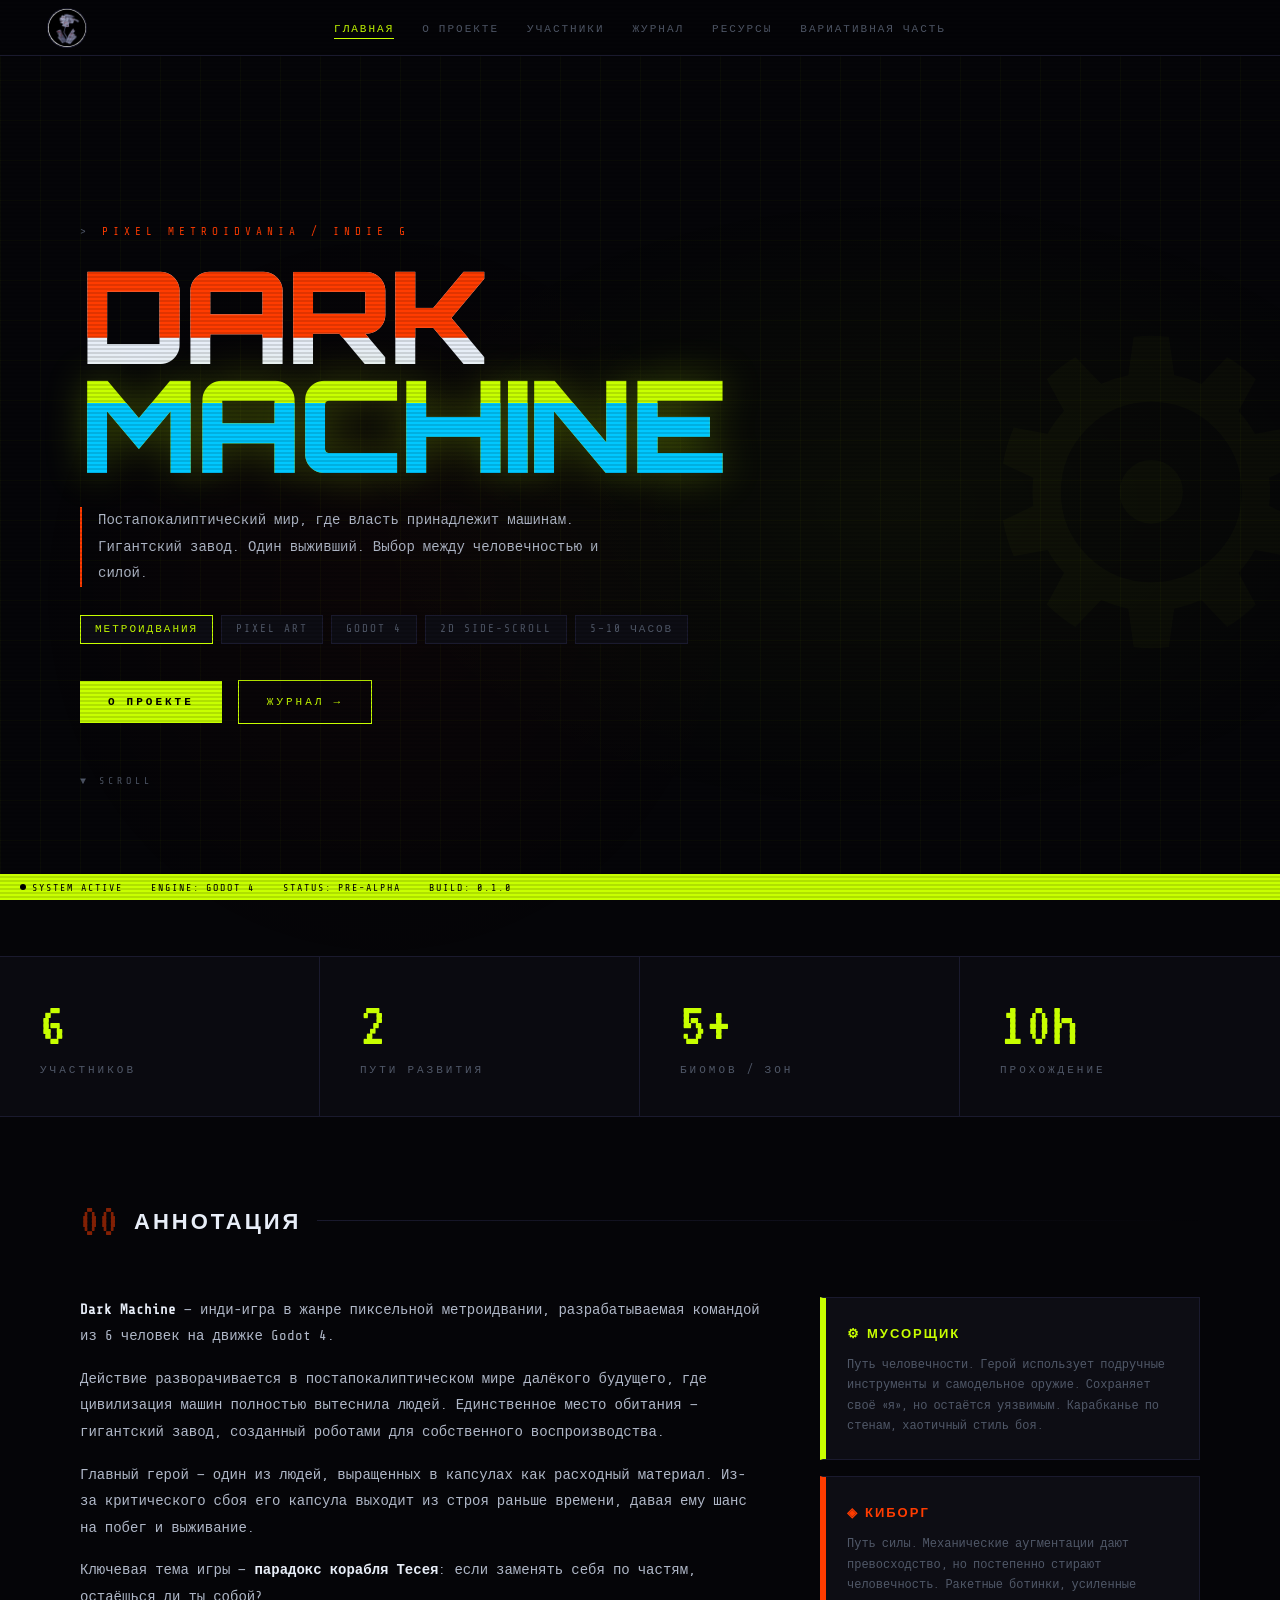
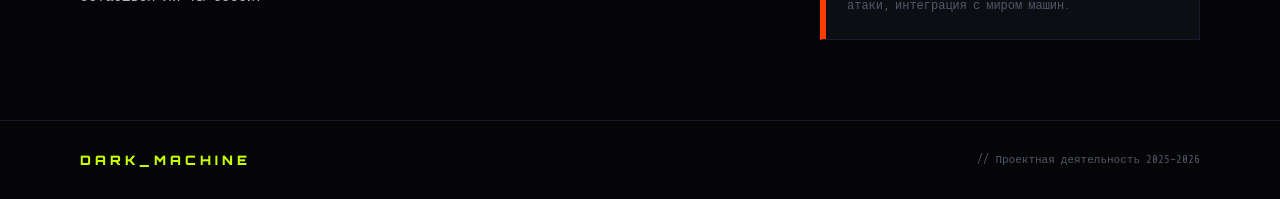
==== commit 104bfa1b: "site++" ====
--- a/site/index.html
+++ b/site/index.html
@@ -18,6 +18,7 @@
     <li><a href="pages/members.html">Участники</a></li>
     <li><a href="pages/journal.html">Журнал</a></li>
     <li><a href="pages/resources.html">Ресурсы</a></li>
+    <li><a href="pages/varpart.html">Вариативная часть</a></li>
   </ul>
 </nav>
 
